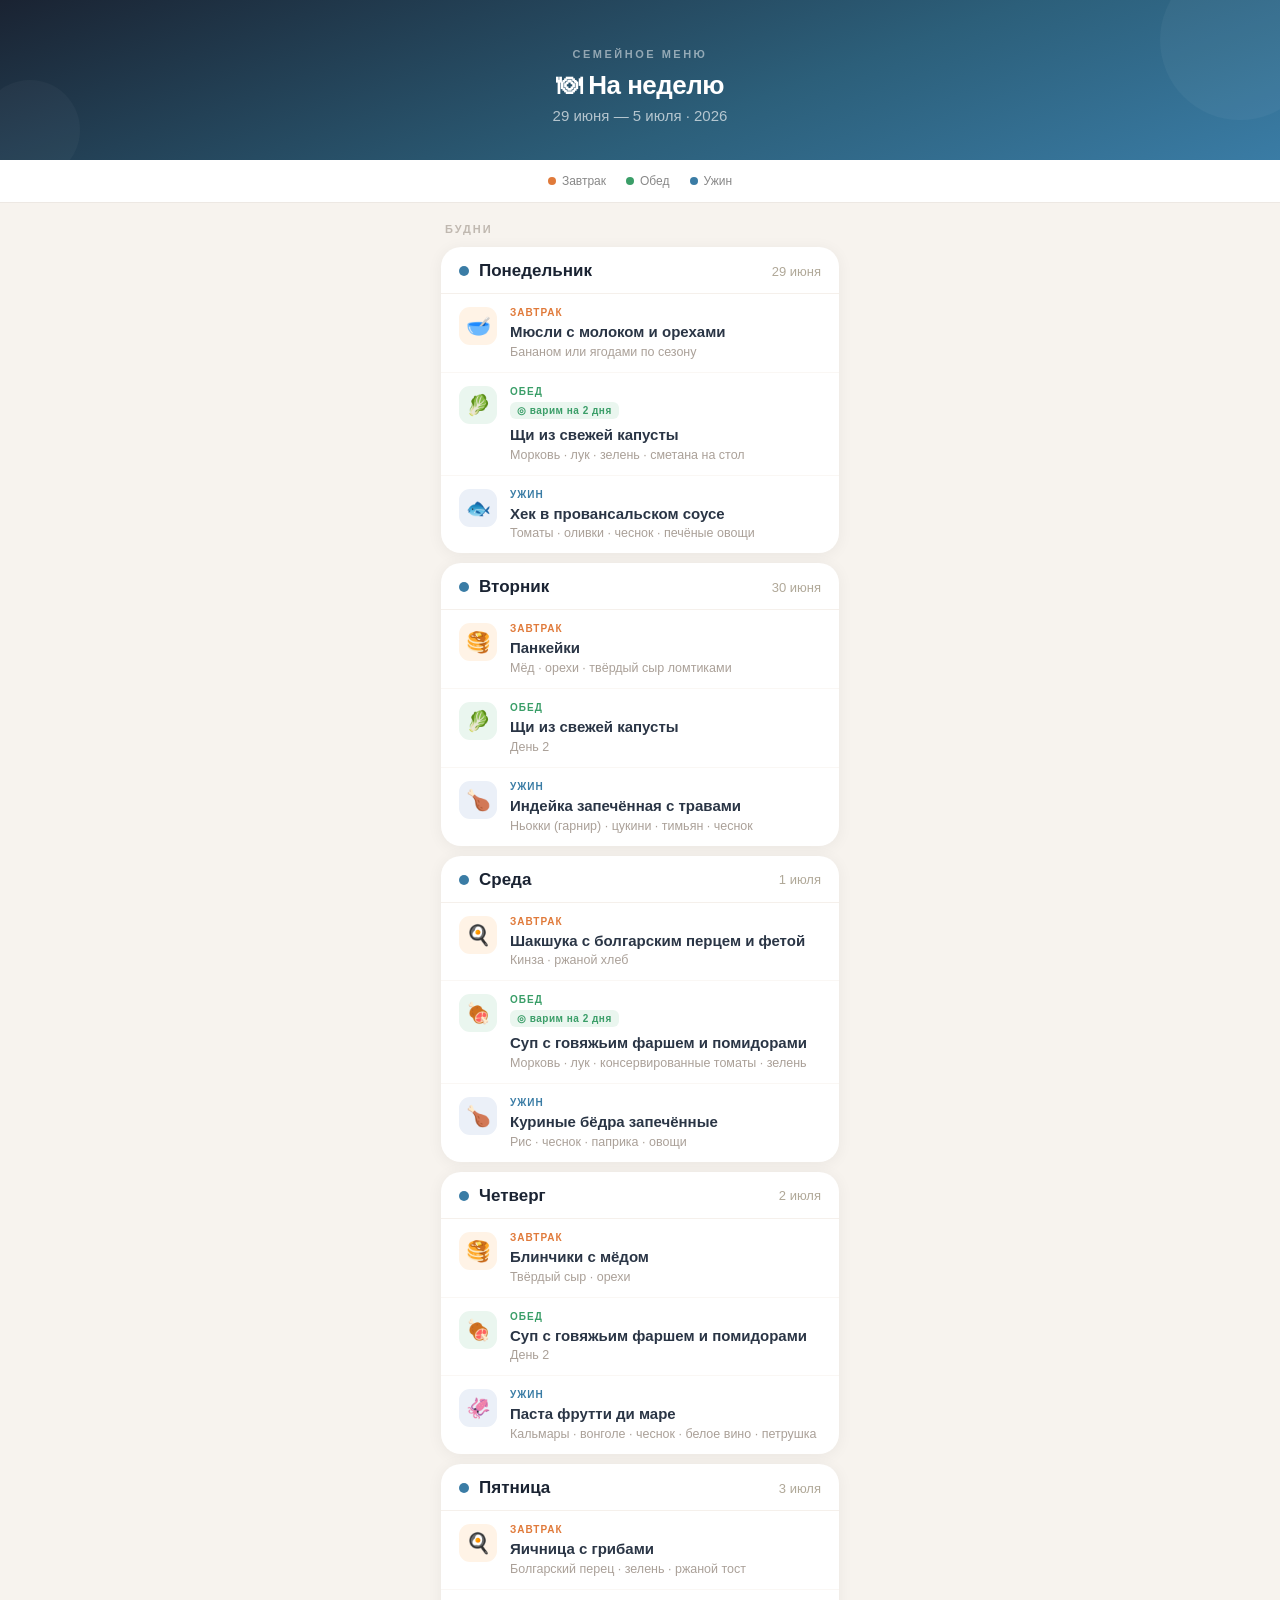
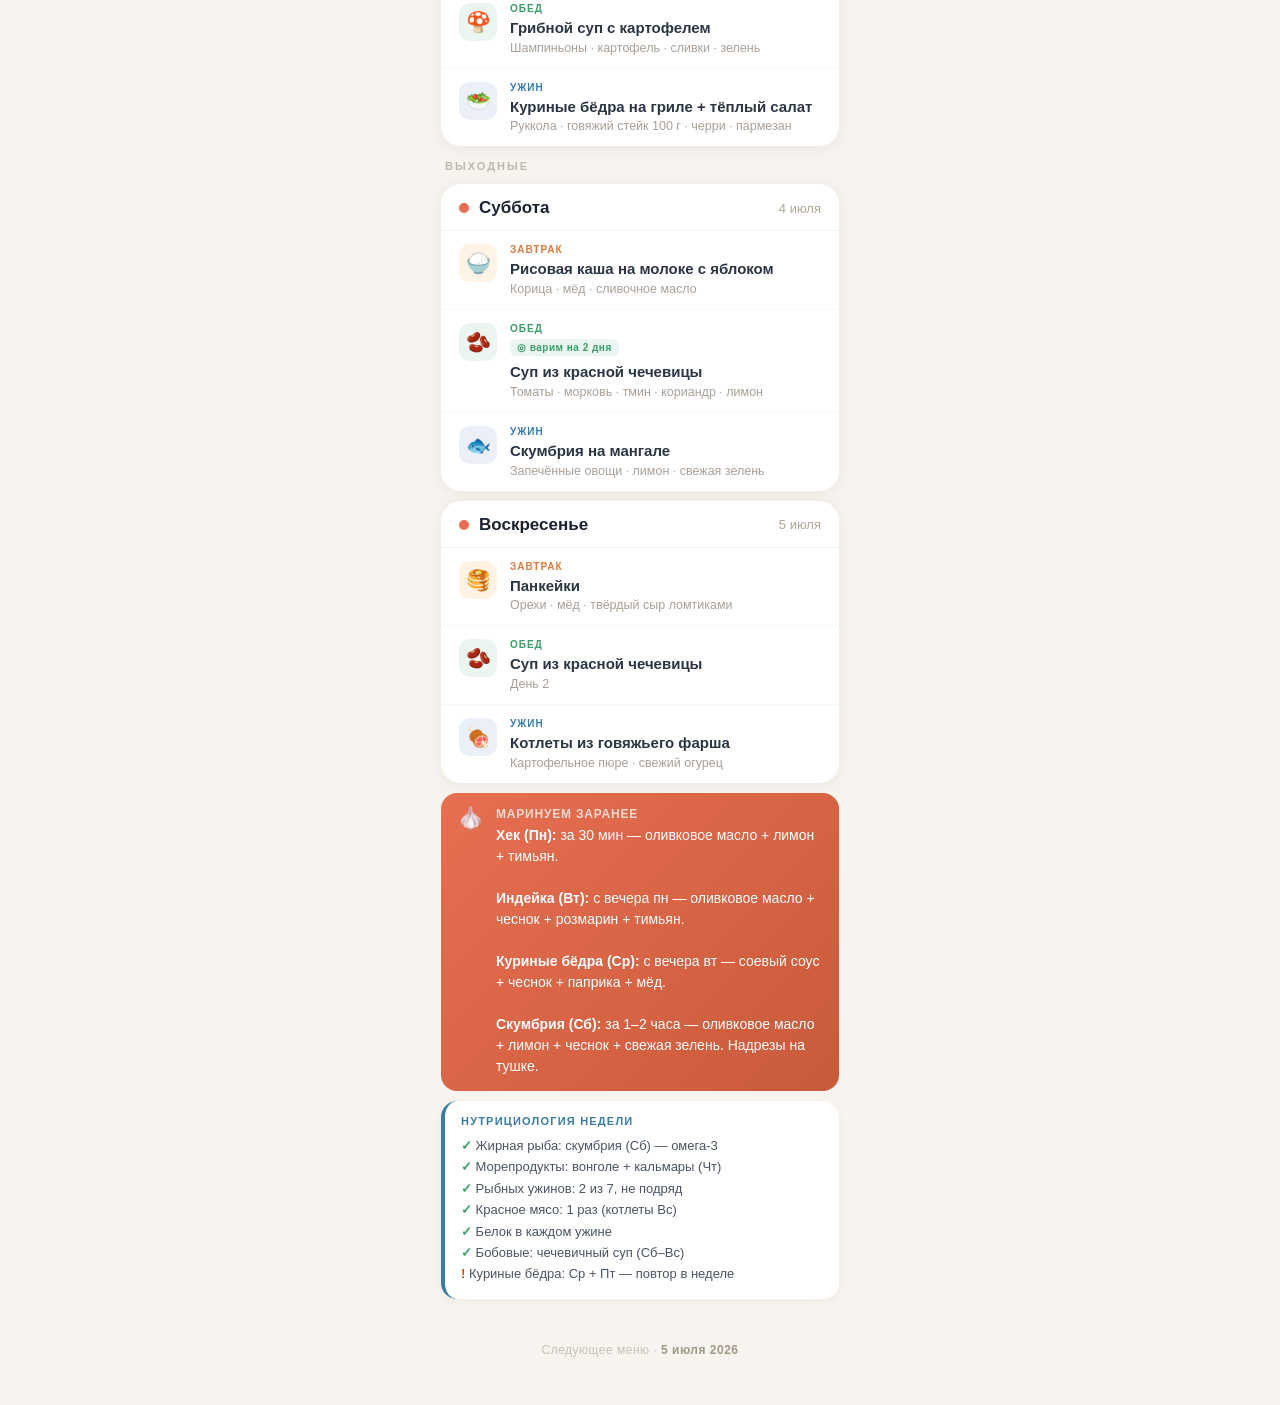
==== menu_june29.html @ 125016ae "Добавить меню 29 июня — 5 июля: iPhone + A4 печать iPhone-версия (menu_june29.html): панкейки во вто" ====
<!DOCTYPE html>
<html lang="ru">
<head>
<meta charset="UTF-8">
<meta name="viewport" content="width=device-width, initial-scale=1.0, maximum-scale=1.0, user-scalable=no">
<title>Меню · 29 июня — 5 июля</title>
<style>
  * { margin: 0; padding: 0; box-sizing: border-box; }

  body {
    font-family: -apple-system, BlinkMacSystemFont, 'SF Pro Display', 'Helvetica Neue', sans-serif;
    background: #F7F3EE;
    color: #1A2332;
    min-height: 100vh;
  }

  .header {
    background: linear-gradient(160deg, #1A2332 0%, #2C5F7A 60%, #3A7CA5 100%);
    padding: 48px 24px 36px;
    text-align: center;
    position: relative;
    overflow: hidden;
  }
  .header::before {
    content: '';
    position: absolute;
    top: -40px; right: -40px;
    width: 160px; height: 160px;
    border-radius: 50%;
    background: rgba(255,255,255,0.04);
  }
  .header::after {
    content: '';
    position: absolute;
    bottom: -20px; left: -20px;
    width: 100px; height: 100px;
    border-radius: 50%;
    background: rgba(255,255,255,0.03);
  }
  .header-label {
    font-size: 11px;
    font-weight: 600;
    letter-spacing: 2.5px;
    text-transform: uppercase;
    color: rgba(255,255,255,0.5);
    margin-bottom: 10px;
  }
  .header-title {
    font-size: 26px;
    font-weight: 800;
    color: #fff;
    margin-bottom: 6px;
    letter-spacing: -0.5px;
  }
  .header-dates {
    font-size: 15px;
    color: rgba(255,255,255,0.65);
    font-weight: 400;
  }

  .legend {
    display: flex;
    justify-content: center;
    gap: 20px;
    padding: 14px 20px;
    background: white;
    border-bottom: 1px solid #EDE8E3;
  }
  .legend-item {
    display: flex;
    align-items: center;
    gap: 6px;
    font-size: 12px;
    color: #888;
    font-weight: 500;
  }
  .legend-dot { width: 8px; height: 8px; border-radius: 50%; }

  .content {
    padding: 16px;
    max-width: 430px;
    margin: 0 auto;
    display: flex;
    flex-direction: column;
    gap: 10px;
  }

  .day-card {
    background: white;
    border-radius: 20px;
    overflow: hidden;
    box-shadow: 0 2px 16px rgba(0,0,0,0.055);
  }
  .day-header {
    padding: 14px 18px 12px;
    border-bottom: 1px solid #F5F0EB;
    display: flex;
    align-items: center;
    gap: 10px;
  }
  .day-dot { width: 10px; height: 10px; border-radius: 50%; flex-shrink: 0; }
  .dot-weekend { background: #E76F51; }
  .dot-weekday { background: #3A7CA5; }
  .day-name { font-size: 17px; font-weight: 700; color: #1A2332; flex: 1; }
  .day-date { font-size: 13px; color: #B0A898; font-weight: 400; }

  .meal {
    padding: 13px 18px;
    display: flex;
    gap: 13px;
    align-items: flex-start;
    border-bottom: 1px solid #FAF7F4;
  }
  .meal:last-child { border-bottom: none; }

  .meal-icon {
    width: 38px; height: 38px;
    border-radius: 11px;
    display: flex;
    align-items: center;
    justify-content: center;
    font-size: 20px;
    flex-shrink: 0;
  }
  .icon-b { background: #FFF3E6; }
  .icon-l { background: #EAF6EF; }
  .icon-d { background: #EBF0F8; }

  .meal-content { flex: 1; }
  .meal-label {
    font-size: 10px;
    font-weight: 700;
    text-transform: uppercase;
    letter-spacing: 1px;
    margin-bottom: 3px;
  }
  .label-b { color: #E07A3A; }
  .label-l { color: #3A9E68; }
  .label-d { color: #3A7CA5; }

  .meal-text { font-size: 15px; color: #2A3545; line-height: 1.45; font-weight: 600; }
  .meal-sub { font-size: 12.5px; color: #AAA098; margin-top: 2px; font-weight: 400; }

  .soup-tag {
    display: inline-flex;
    align-items: center;
    gap: 4px;
    font-size: 10px;
    font-weight: 700;
    letter-spacing: 0.5px;
    color: #3A9E68;
    background: #EAF6EF;
    padding: 3px 7px;
    border-radius: 6px;
    margin-bottom: 5px;
  }

  .tip-card {
    border-radius: 16px;
    background: linear-gradient(135deg, #E76F51 0%, #C85A3A 100%);
    padding: 14px 16px;
    display: flex;
    gap: 12px;
    align-items: flex-start;
  }
  .tip-emoji { font-size: 22px; line-height: 1; flex-shrink: 0; margin-top: 1px; }
  .tip-title {
    font-size: 12px;
    font-weight: 700;
    text-transform: uppercase;
    letter-spacing: 0.8px;
    color: rgba(255,255,255,0.75);
    margin-bottom: 4px;
  }
  .tip-text { font-size: 14px; color: white; line-height: 1.5; font-weight: 500; }

  .nutri-card {
    border-radius: 16px;
    background: white;
    border-left: 4px solid #3A7CA5;
    padding: 14px 16px;
    box-shadow: 0 2px 10px rgba(0,0,0,0.045);
  }
  .nutri-title {
    font-size: 11px;
    font-weight: 700;
    text-transform: uppercase;
    letter-spacing: 1.2px;
    color: #3A7CA5;
    margin-bottom: 8px;
  }
  .nutri-row { font-size: 13px; color: #4A5565; line-height: 1.65; }
  .ok { color: #3A9E68; font-weight: 700; }
  .warn { color: #C05A18; font-weight: 700; }

  .section-title {
    font-size: 11px;
    font-weight: 700;
    letter-spacing: 2px;
    text-transform: uppercase;
    color: #C0B8B0;
    padding: 4px 4px 2px;
  }

  .footer {
    text-align: center;
    padding: 28px 16px 48px;
    color: #C8C0B8;
    font-size: 12px;
    font-weight: 500;
    letter-spacing: 0.5px;
  }
  .footer strong { color: #A09888; }
</style>
</head>
<body>

<div class="header">
  <div class="header-label">Семейное меню</div>
  <div class="header-title">🍽 На неделю</div>
  <div class="header-dates">29 июня — 5 июля · 2026</div>
</div>

<div class="legend">
  <div class="legend-item"><div class="legend-dot" style="background:#E07A3A"></div>Завтрак</div>
  <div class="legend-item"><div class="legend-dot" style="background:#3A9E68"></div>Обед</div>
  <div class="legend-item"><div class="legend-dot" style="background:#3A7CA5"></div>Ужин</div>
</div>

<div class="content">

  <div class="section-title">Будни</div>

  <!-- ПОНЕДЕЛЬНИК -->
  <div class="day-card">
    <div class="day-header">
      <div class="day-dot dot-weekday"></div>
      <div class="day-name">Понедельник</div>
      <div class="day-date">29 июня</div>
    </div>
    <div class="meal">
      <div class="meal-icon icon-b">🥣</div>
      <div class="meal-content">
        <div class="meal-label label-b">Завтрак</div>
        <div class="meal-text">Мюсли с молоком и орехами</div>
        <div class="meal-sub">Бананом или ягодами по сезону</div>
      </div>
    </div>
    <div class="meal">
      <div class="meal-icon icon-l">🥬</div>
      <div class="meal-content">
        <div class="meal-label label-l">Обед</div>
        <div class="soup-tag">◎ варим на 2 дня</div>
        <div class="meal-text">Щи из свежей капусты</div>
        <div class="meal-sub">Морковь · лук · зелень · сметана на стол</div>
      </div>
    </div>
    <div class="meal">
      <div class="meal-icon icon-d">🐟</div>
      <div class="meal-content">
        <div class="meal-label label-d">Ужин</div>
        <div class="meal-text">Хек в провансальском соусе</div>
        <div class="meal-sub">Томаты · оливки · чеснок · печёные овощи</div>
      </div>
    </div>
  </div>

  <!-- ВТОРНИК -->
  <div class="day-card">
    <div class="day-header">
      <div class="day-dot dot-weekday"></div>
      <div class="day-name">Вторник</div>
      <div class="day-date">30 июня</div>
    </div>
    <div class="meal">
      <div class="meal-icon icon-b">🥞</div>
      <div class="meal-content">
        <div class="meal-label label-b">Завтрак</div>
        <div class="meal-text">Панкейки</div>
        <div class="meal-sub">Мёд · орехи · твёрдый сыр ломтиками</div>
      </div>
    </div>
    <div class="meal">
      <div class="meal-icon icon-l">🥬</div>
      <div class="meal-content">
        <div class="meal-label label-l">Обед</div>
        <div class="meal-text">Щи из свежей капусты</div>
        <div class="meal-sub">День 2</div>
      </div>
    </div>
    <div class="meal">
      <div class="meal-icon icon-d">🍗</div>
      <div class="meal-content">
        <div class="meal-label label-d">Ужин</div>
        <div class="meal-text">Индейка запечённая с травами</div>
        <div class="meal-sub">Ньокки (гарнир) · цукини · тимьян · чеснок</div>
      </div>
    </div>
  </div>

  <!-- СРЕДА -->
  <div class="day-card">
    <div class="day-header">
      <div class="day-dot dot-weekday"></div>
      <div class="day-name">Среда</div>
      <div class="day-date">1 июля</div>
    </div>
    <div class="meal">
      <div class="meal-icon icon-b">🍳</div>
      <div class="meal-content">
        <div class="meal-label label-b">Завтрак</div>
        <div class="meal-text">Шакшука с болгарским перцем и фетой</div>
        <div class="meal-sub">Кинза · ржаной хлеб</div>
      </div>
    </div>
    <div class="meal">
      <div class="meal-icon icon-l">🍖</div>
      <div class="meal-content">
        <div class="meal-label label-l">Обед</div>
        <div class="soup-tag">◎ варим на 2 дня</div>
        <div class="meal-text">Суп с говяжьим фаршем и помидорами</div>
        <div class="meal-sub">Морковь · лук · консервированные томаты · зелень</div>
      </div>
    </div>
    <div class="meal">
      <div class="meal-icon icon-d">🍗</div>
      <div class="meal-content">
        <div class="meal-label label-d">Ужин</div>
        <div class="meal-text">Куриные бёдра запечённые</div>
        <div class="meal-sub">Рис · чеснок · паприка · овощи</div>
      </div>
    </div>
  </div>

  <!-- ЧЕТВЕРГ -->
  <div class="day-card">
    <div class="day-header">
      <div class="day-dot dot-weekday"></div>
      <div class="day-name">Четверг</div>
      <div class="day-date">2 июля</div>
    </div>
    <div class="meal">
      <div class="meal-icon icon-b">🥞</div>
      <div class="meal-content">
        <div class="meal-label label-b">Завтрак</div>
        <div class="meal-text">Блинчики с мёдом</div>
        <div class="meal-sub">Твёрдый сыр · орехи</div>
      </div>
    </div>
    <div class="meal">
      <div class="meal-icon icon-l">🍖</div>
      <div class="meal-content">
        <div class="meal-label label-l">Обед</div>
        <div class="meal-text">Суп с говяжьим фаршем и помидорами</div>
        <div class="meal-sub">День 2</div>
      </div>
    </div>
    <div class="meal">
      <div class="meal-icon icon-d">🦑</div>
      <div class="meal-content">
        <div class="meal-label label-d">Ужин</div>
        <div class="meal-text">Паста фрутти ди маре</div>
        <div class="meal-sub">Кальмары · вонголе · чеснок · белое вино · петрушка</div>
      </div>
    </div>
  </div>

  <!-- ПЯТНИЦА -->
  <div class="day-card">
    <div class="day-header">
      <div class="day-dot dot-weekday"></div>
      <div class="day-name">Пятница</div>
      <div class="day-date">3 июля</div>
    </div>
    <div class="meal">
      <div class="meal-icon icon-b">🍳</div>
      <div class="meal-content">
        <div class="meal-label label-b">Завтрак</div>
        <div class="meal-text">Яичница с грибами</div>
        <div class="meal-sub">Болгарский перец · зелень · ржаной тост</div>
      </div>
    </div>
    <div class="meal">
      <div class="meal-icon icon-l">🍄</div>
      <div class="meal-content">
        <div class="meal-label label-l">Обед</div>
        <div class="meal-text">Грибной суп с картофелем</div>
        <div class="meal-sub">Шампиньоны · картофель · сливки · зелень</div>
      </div>
    </div>
    <div class="meal">
      <div class="meal-icon icon-d">🥗</div>
      <div class="meal-content">
        <div class="meal-label label-d">Ужин</div>
        <div class="meal-text">Куриные бёдра на гриле + тёплый салат</div>
        <div class="meal-sub">Руккола · говяжий стейк 100 г · черри · пармезан</div>
      </div>
    </div>
  </div>

  <div class="section-title">Выходные</div>

  <!-- СУББОТА -->
  <div class="day-card">
    <div class="day-header">
      <div class="day-dot dot-weekend"></div>
      <div class="day-name">Суббота</div>
      <div class="day-date">4 июля</div>
    </div>
    <div class="meal">
      <div class="meal-icon icon-b">🍚</div>
      <div class="meal-content">
        <div class="meal-label label-b">Завтрак</div>
        <div class="meal-text">Рисовая каша на молоке с яблоком</div>
        <div class="meal-sub">Корица · мёд · сливочное масло</div>
      </div>
    </div>
    <div class="meal">
      <div class="meal-icon icon-l">🫘</div>
      <div class="meal-content">
        <div class="meal-label label-l">Обед</div>
        <div class="soup-tag">◎ варим на 2 дня</div>
        <div class="meal-text">Суп из красной чечевицы</div>
        <div class="meal-sub">Томаты · морковь · тмин · кориандр · лимон</div>
      </div>
    </div>
    <div class="meal">
      <div class="meal-icon icon-d">🐟</div>
      <div class="meal-content">
        <div class="meal-label label-d">Ужин</div>
        <div class="meal-text">Скумбрия на мангале</div>
        <div class="meal-sub">Запечённые овощи · лимон · свежая зелень</div>
      </div>
    </div>
  </div>

  <!-- ВОСКРЕСЕНЬЕ -->
  <div class="day-card">
    <div class="day-header">
      <div class="day-dot dot-weekend"></div>
      <div class="day-name">Воскресенье</div>
      <div class="day-date">5 июля</div>
    </div>
    <div class="meal">
      <div class="meal-icon icon-b">🥞</div>
      <div class="meal-content">
        <div class="meal-label label-b">Завтрак</div>
        <div class="meal-text">Панкейки</div>
        <div class="meal-sub">Орехи · мёд · твёрдый сыр ломтиками</div>
      </div>
    </div>
    <div class="meal">
      <div class="meal-icon icon-l">🫘</div>
      <div class="meal-content">
        <div class="meal-label label-l">Обед</div>
        <div class="meal-text">Суп из красной чечевицы</div>
        <div class="meal-sub">День 2</div>
      </div>
    </div>
    <div class="meal">
      <div class="meal-icon icon-d">🍖</div>
      <div class="meal-content">
        <div class="meal-label label-d">Ужин</div>
        <div class="meal-text">Котлеты из говяжьего фарша</div>
        <div class="meal-sub">Картофельное пюре · свежий огурец</div>
      </div>
    </div>
  </div>

  <!-- МАРИНАДЫ -->
  <div class="tip-card">
    <div class="tip-emoji">🧄</div>
    <div>
      <div class="tip-title">Маринуем заранее</div>
      <div class="tip-text">
        <b>Хек (Пн):</b> за 30 мин — оливковое масло + лимон + тимьян.<br><br>
        <b>Индейка (Вт):</b> с вечера пн — оливковое масло + чеснок + розмарин + тимьян.<br><br>
        <b>Куриные бёдра (Ср):</b> с вечера вт — соевый соус + чеснок + паприка + мёд.<br><br>
        <b>Скумбрия (Сб):</b> за 1–2 часа — оливковое масло + лимон + чеснок + свежая зелень. Надрезы на тушке.
      </div>
    </div>
  </div>

  <!-- НУТРИЦИОЛОГИЯ -->
  <div class="nutri-card">
    <div class="nutri-title">Нутрициология недели</div>
    <div class="nutri-row">
      <span class="ok">✓</span> Жирная рыба: скумбрия (Сб) — омега-3<br>
      <span class="ok">✓</span> Морепродукты: вонголе + кальмары (Чт)<br>
      <span class="ok">✓</span> Рыбных ужинов: 2 из 7, не подряд<br>
      <span class="ok">✓</span> Красное мясо: 1 раз (котлеты Вс)<br>
      <span class="ok">✓</span> Белок в каждом ужине<br>
      <span class="ok">✓</span> Бобовые: чечевичный суп (Сб–Вс)<br>
      <span class="warn">!</span> Куриные бёдра: Ср + Пт — повтор в неделе
    </div>
  </div>

</div>

<div class="footer">
  Следующее меню · <strong>5 июля 2026</strong>
</div>

</body>
</html>
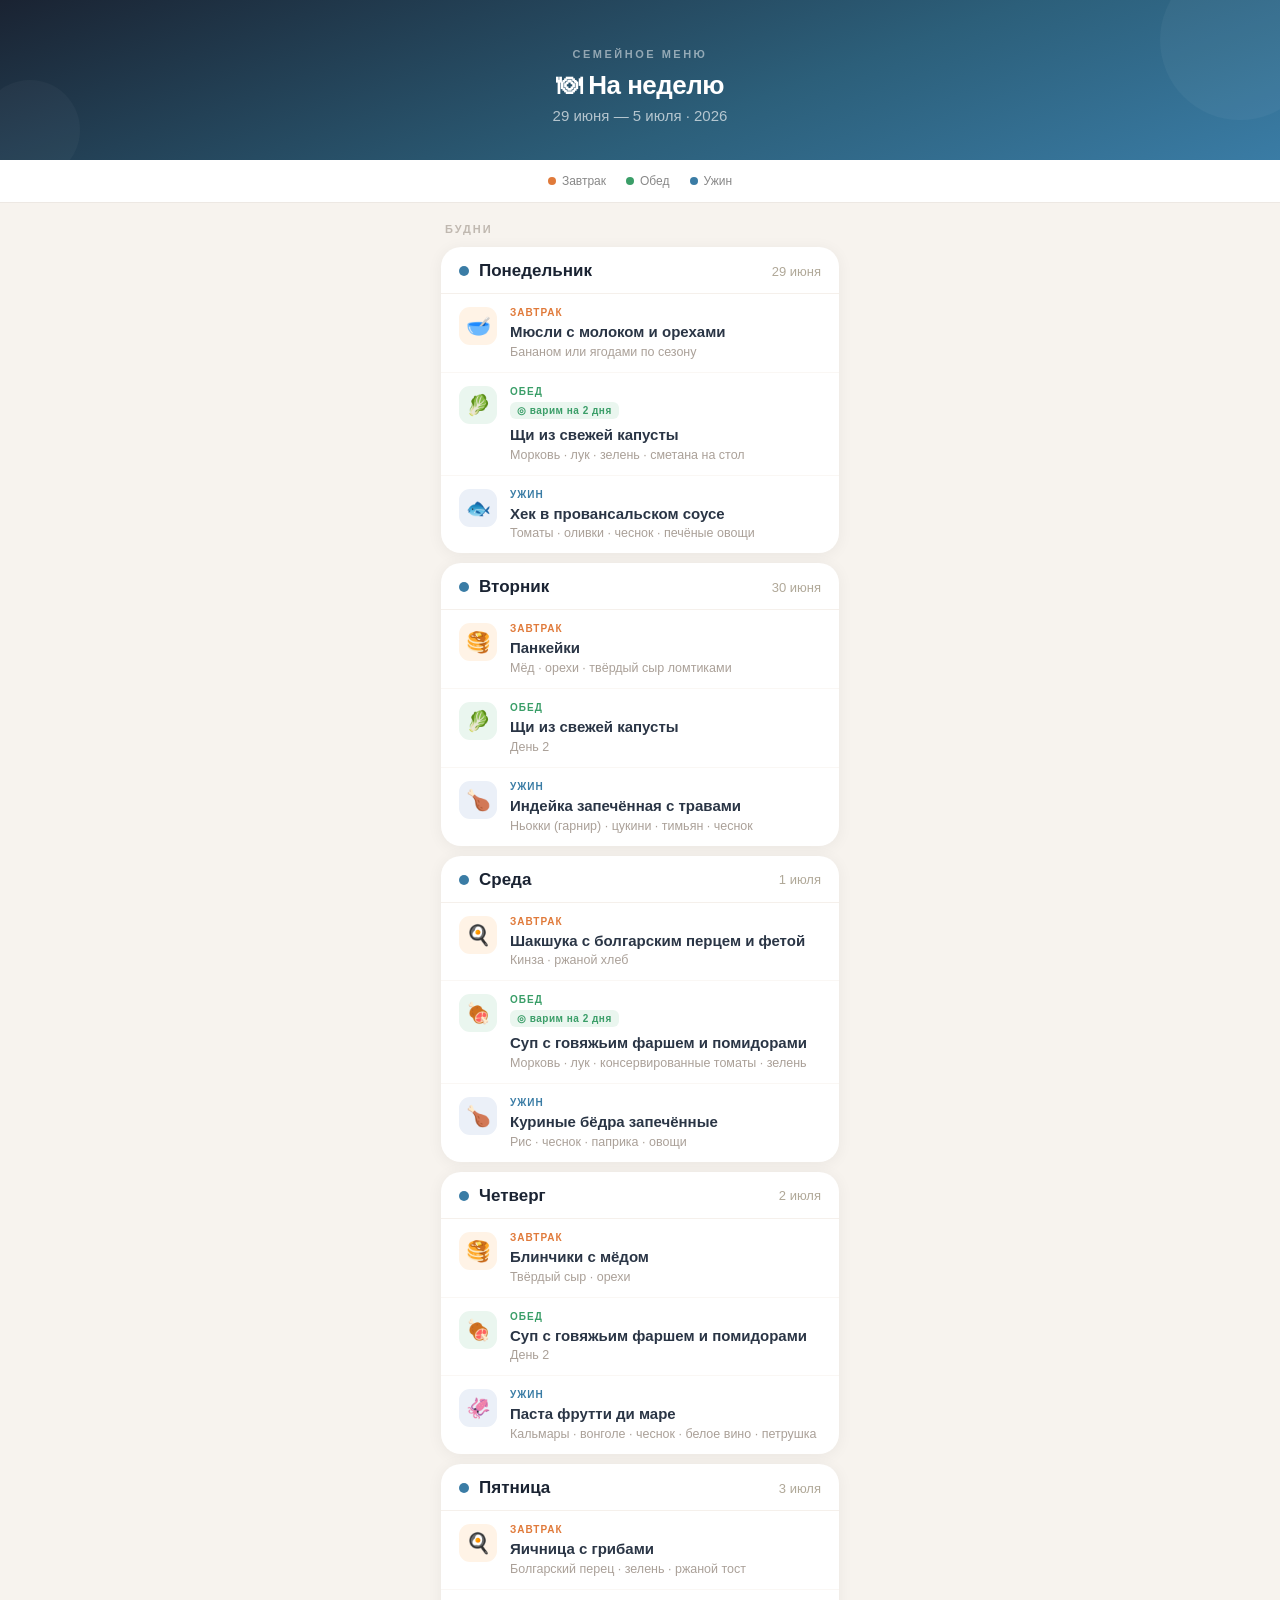
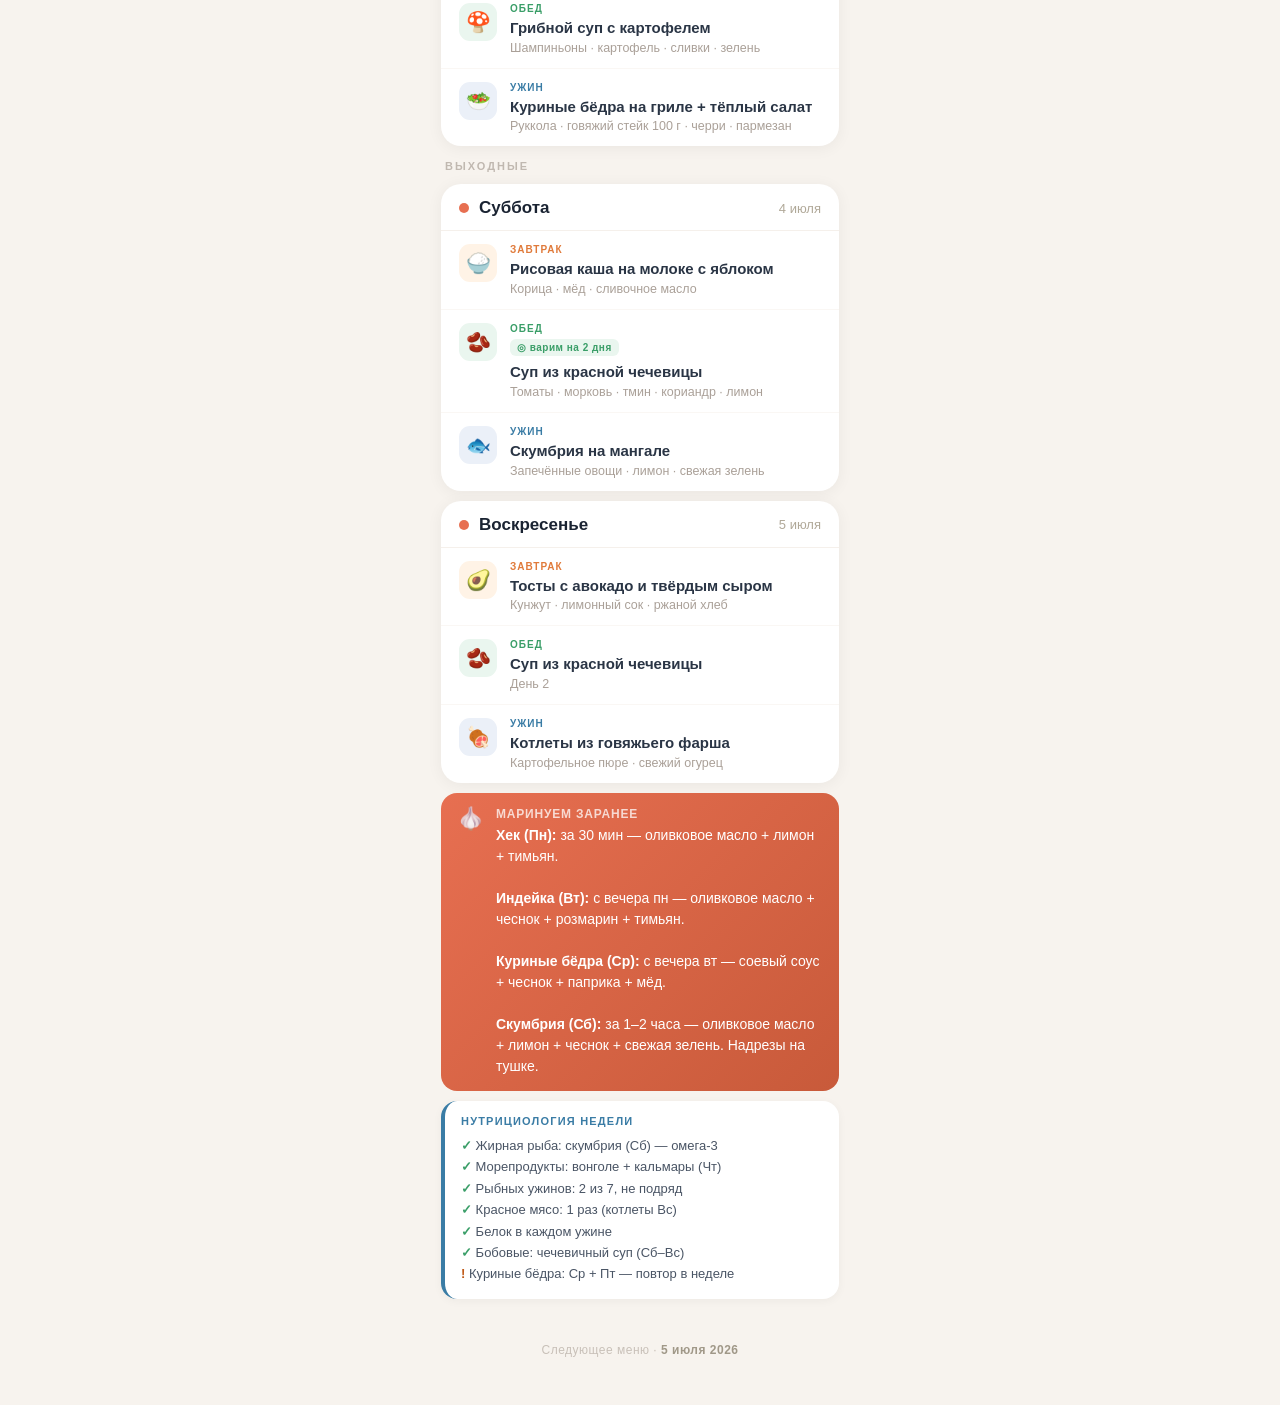
==== commit 6f9575b5: "Исправить завтрак воскресенья: тосты с авокадо вместо панкейков Панкейки теперь только во вторник. В" ====
--- a/menu_june29.html
+++ b/menu_june29.html
@@ -442,11 +442,11 @@
       <div class="day-date">5 июля</div>
     </div>
     <div class="meal">
-      <div class="meal-icon icon-b">🥞</div>
-      <div class="meal-content">
-        <div class="meal-label label-b">Завтрак</div>
-        <div class="meal-text">Панкейки</div>
-        <div class="meal-sub">Орехи · мёд · твёрдый сыр ломтиками</div>
+      <div class="meal-icon icon-b">🥑</div>
+      <div class="meal-content">
+        <div class="meal-label label-b">Завтрак</div>
+        <div class="meal-text">Тосты с авокадо и твёрдым сыром</div>
+        <div class="meal-sub">Кунжут · лимонный сок · ржаной хлеб</div>
       </div>
     </div>
     <div class="meal">
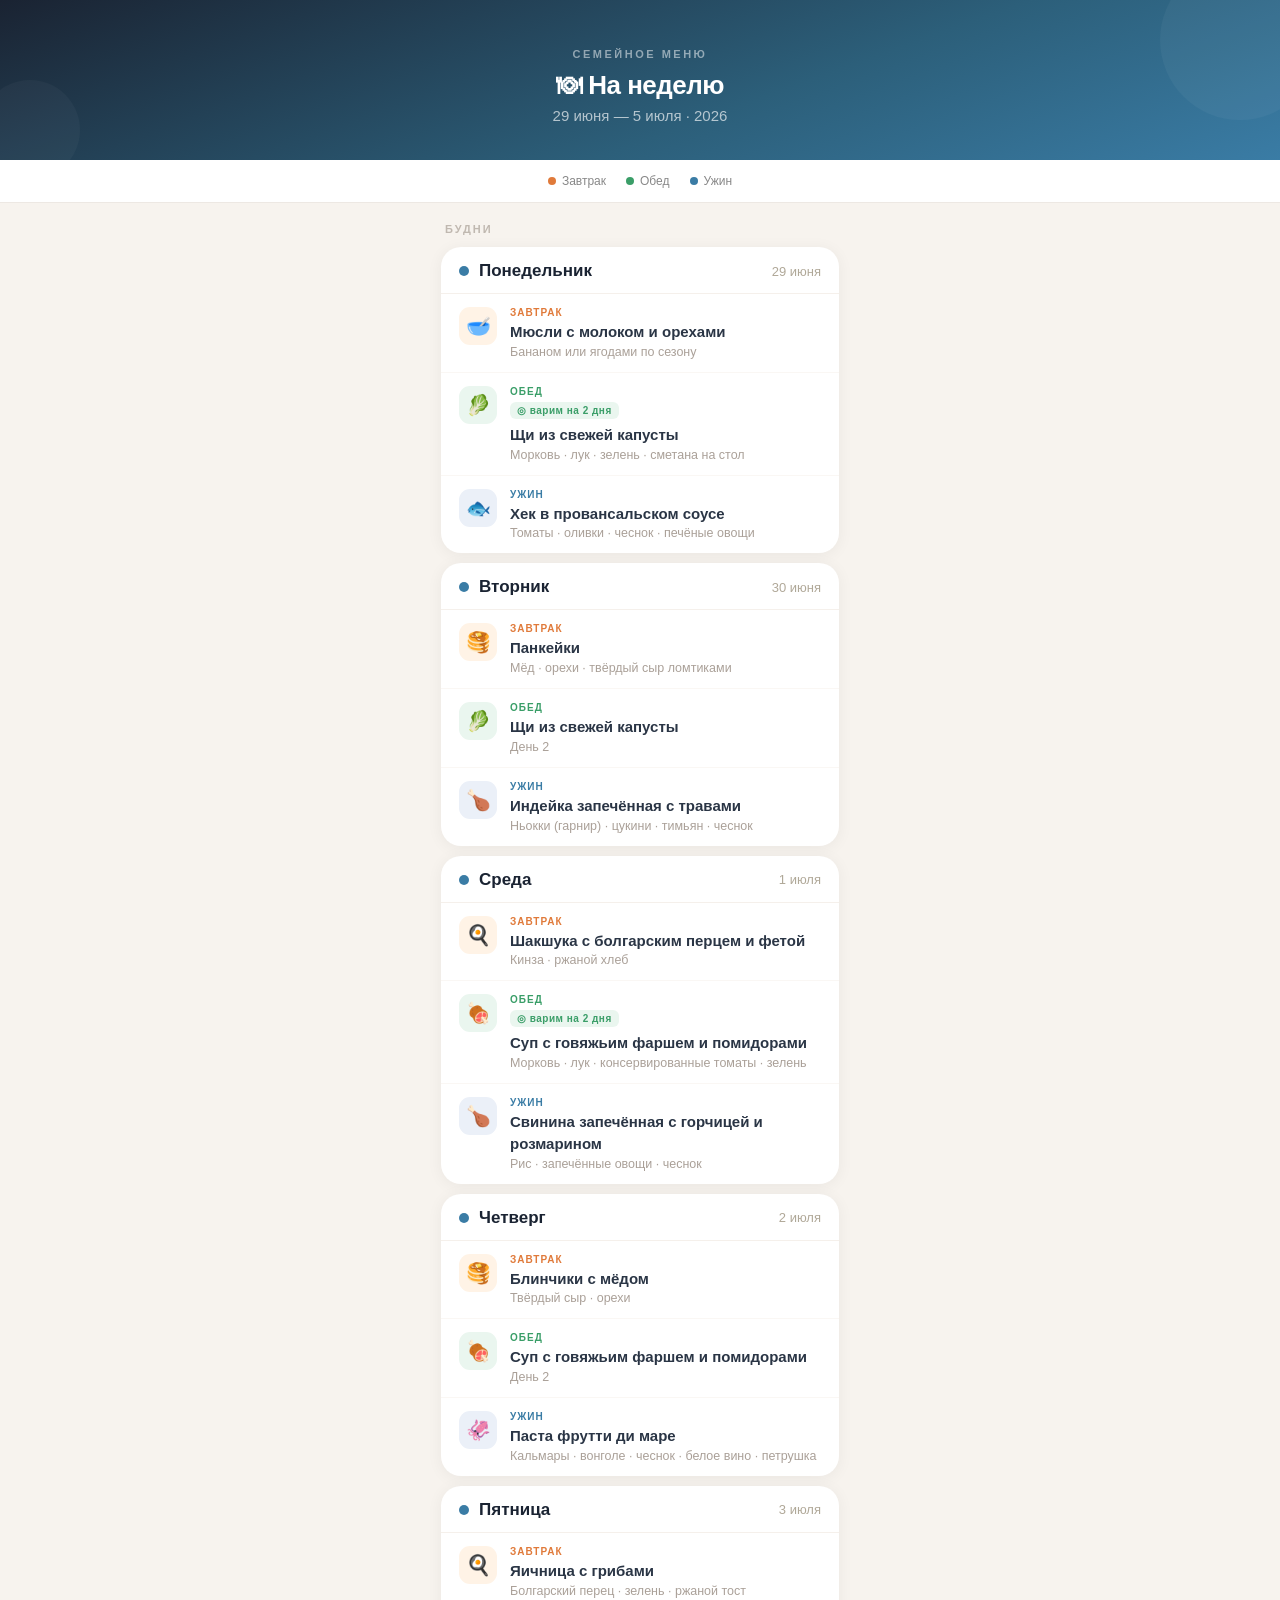
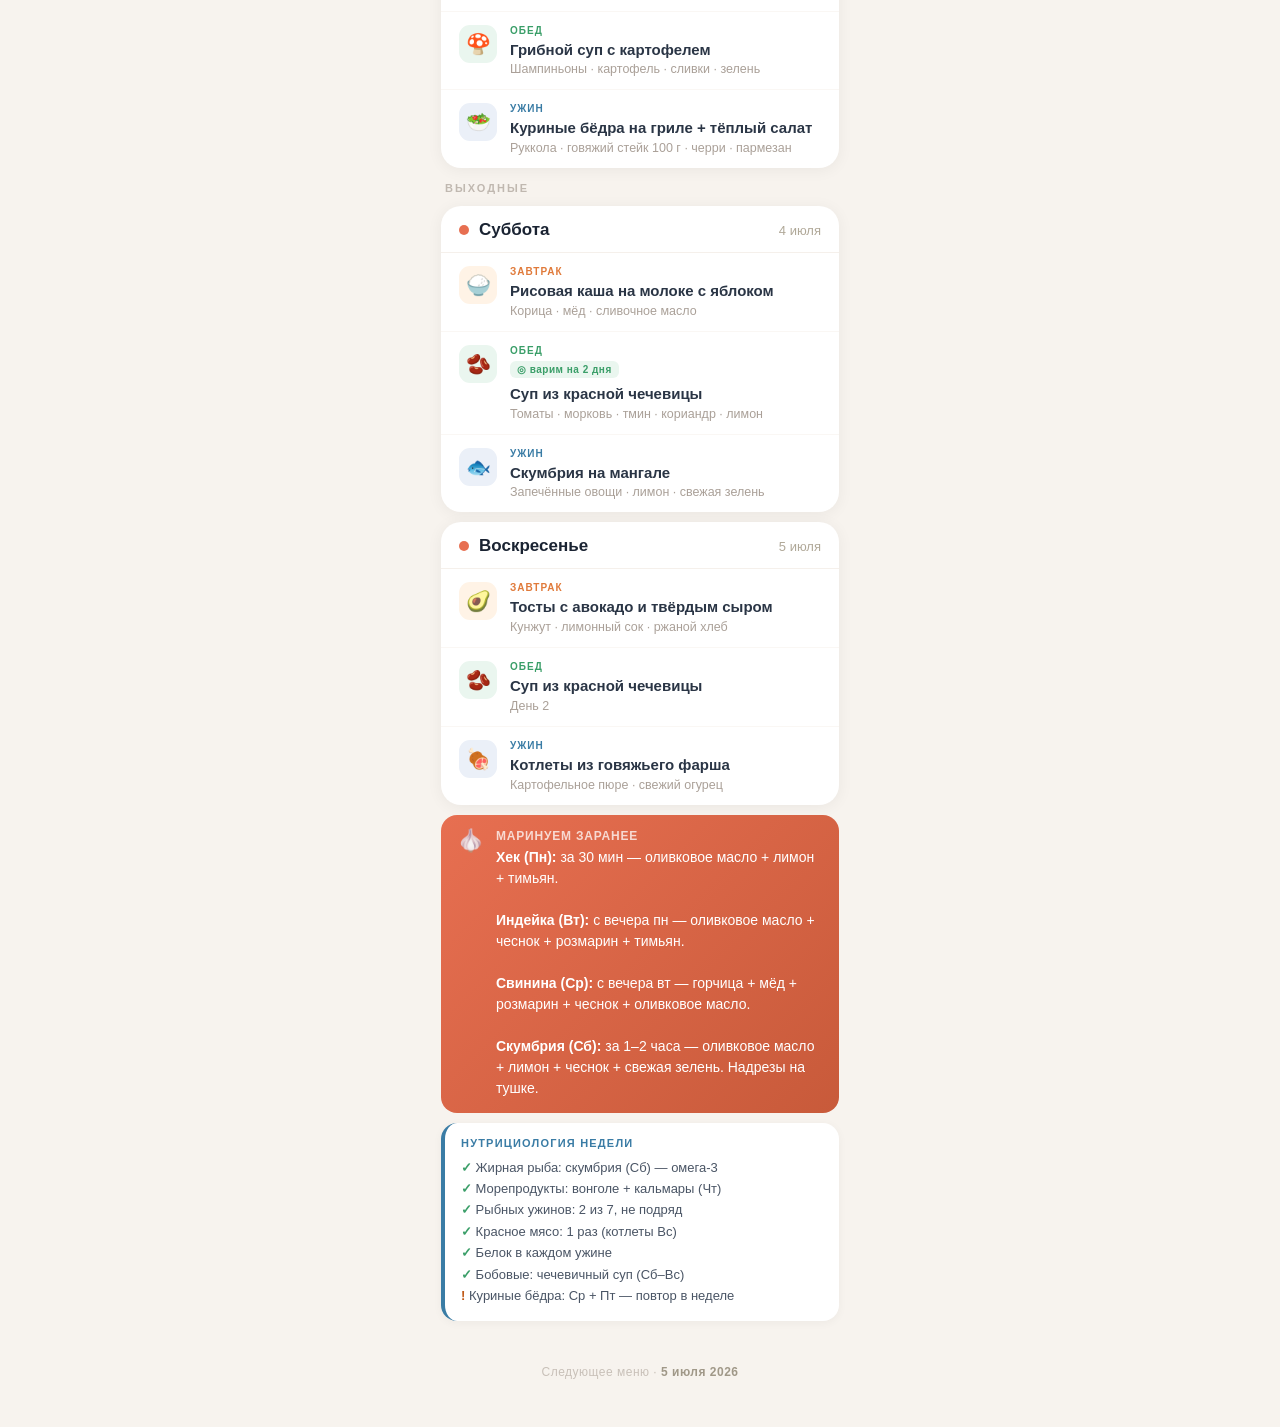
==== commit d8953b7e: "Ср: куриные бёдра → свинина с горчицей; добавить детали в печать А4 Среда (1 июля): ужин заменён на " ====
--- a/menu_june29.html
+++ b/menu_june29.html
@@ -326,8 +326,8 @@
       <div class="meal-icon icon-d">🍗</div>
       <div class="meal-content">
         <div class="meal-label label-d">Ужин</div>
-        <div class="meal-text">Куриные бёдра запечённые</div>
-        <div class="meal-sub">Рис · чеснок · паприка · овощи</div>
+        <div class="meal-text">Свинина запечённая с горчицей и розмарином</div>
+        <div class="meal-sub">Рис · запечённые овощи · чеснок</div>
       </div>
     </div>
   </div>
@@ -475,7 +475,7 @@
       <div class="tip-text">
         <b>Хек (Пн):</b> за 30 мин — оливковое масло + лимон + тимьян.<br><br>
         <b>Индейка (Вт):</b> с вечера пн — оливковое масло + чеснок + розмарин + тимьян.<br><br>
-        <b>Куриные бёдра (Ср):</b> с вечера вт — соевый соус + чеснок + паприка + мёд.<br><br>
+        <b>Свинина (Ср):</b> с вечера вт — горчица + мёд + розмарин + чеснок + оливковое масло.<br><br>
         <b>Скумбрия (Сб):</b> за 1–2 часа — оливковое масло + лимон + чеснок + свежая зелень. Надрезы на тушке.
       </div>
     </div>
